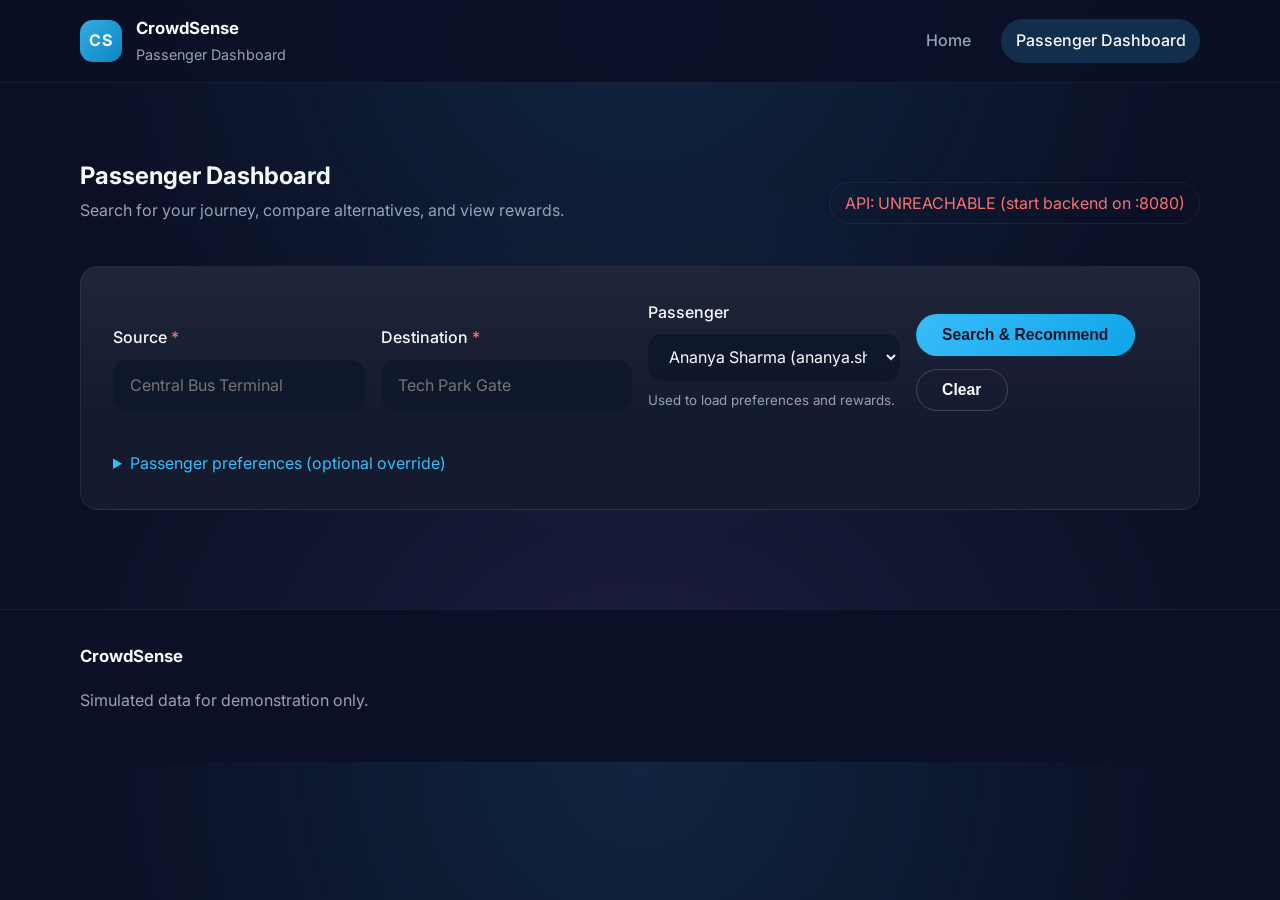
==== frontend/dashboard.html @ a5ee4fa4 "files created" ====
<!DOCTYPE html>
<html lang="en">
<head>
    <meta charset="UTF-8">
    <meta name="viewport" content="width=device-width, initial-scale=1.0">
    <title>CrowdSense | Passenger Dashboard</title>
    <link rel="preconnect" href="https://fonts.googleapis.com">
    <link rel="preconnect" href="https://fonts.gstatic.com" crossorigin>
    <link href="https://fonts.googleapis.com/css2?family=Inter:wght@400;500;600;700&display=swap" rel="stylesheet">
    <link rel="stylesheet" href="css/style.css">
</head>
<body>
    <header class="site-header">
        <div class="container header-inner">
            <div class="brand">
                <div class="brand-mark">CS</div>
                <div class="brand-text">
                    <div class="brand-name">CrowdSense</div>
                    <div class="brand-sub">Passenger Dashboard</div>
                </div>
            </div>
            <nav class="nav">
                <a class="nav-link" href="index.html">Home</a>
                <a class="nav-link active" href="dashboard.html">Passenger Dashboard</a>
            </nav>
        </div>
    </header>

    <main class="container">
        <section class="section">
            <div class="section-header">
                <div>
                    <h1>Passenger Dashboard</h1>
                    <p>Search for your journey, compare alternatives, and view rewards.</p>
                </div>
                <div class="status-pill" id="backend-status">Checking API...</div>
            </div>

            <!-- Search form -->
            <div class="card">
                <form id="search-form" class="form-grid">
                    <label class="field">
                        <span>Source <span class="required">*</span></span>
                        <input id="source" list="stop-list" placeholder="Central Bus Terminal" required>
                    </label>
                    <label class="field">
                        <span>Destination <span class="required">*</span></span>
                        <input id="destination" list="stop-list" placeholder="Tech Park Gate" required>
                    </label>
                    <label class="field">
                        <span>Passenger</span>
                        <select id="passenger-select">
                            <option value="1">Ananya Sharma (ananya.sharma@example.com)</option>
                            <option value="2">Rahul Verma</option>
                            <option value="3">Priya Nair</option>
                        </select>
                        <small class="muted">Used to load preferences and rewards.</small>
                    </label>
                    <div class="field-actions">
                        <button class="btn btn-primary" type="submit">Search &amp; Recommend</button>
                        <button class="btn btn-ghost" type="button" id="btn-clear">Clear</button>
                    </div>
                </form>
                <datalist id="stop-list"></datalist>

                <div class="pref-toggle">
                    <details id="pref-details">
                        <summary>Passenger preferences (optional override)</summary>
                        <div class="form-grid pref-grid">
                            <label class="field small">
                                <span>Prefer low crowd (0-9)</span>
                                <input id="pref-low-crowd" type="number" min="0" max="9" placeholder="5">
                            </label>
                            <label class="field small">
                                <span>Prefer short wait (0-9)</span>
                                <input id="pref-short-wait" type="number" min="0" max="9" placeholder="5">
                            </label>
                            <label class="field small">
                                <span>Prefer short travel (0-9)</span>
                                <input id="pref-short-travel" type="number" min="0" max="9" placeholder="5">
                            </label>
                            <label class="field small">
                                <span>Prefer short walk (0-9)</span>
                                <input id="pref-short-walk" type="number" min="0" max="9" placeholder="5">
                            </label>
                            <label class="field small">
                                <span>Max walk distance (km)</span>
                                <input id="pref-max-walk" type="number" step="0.1" min="0" max="5" placeholder="1.5">
                            </label>
                        </div>
                    </details>
                </div>
            </div>

            <!-- Loading / error -->
            <div id="loading" class="loading hidden">Loading recommendations...</div>
            <div id="error" class="alert alert-error hidden"></div>
            <div id="info" class="alert alert-info hidden"></div>
        </section>

        <!-- Results -->
        <section id="results" class="section hidden">
            <div class="section-header">
                <h2>Journey Results</h2>
                <p id="route-summary"></p>
            </div>

            <!-- Recommended -->
            <div class="card recommended-card">
                <div class="card-header">
                    <div>
                        <h3>Recommended Alternative</h3>
                        <p class="muted">Top-ranked option based on scoring formula</p>
                    </div>
                    <div class="badge badge-success">Recommended</div>
                </div>
                <div id="recommended"></div>
            </div>

            <!-- Scoring info -->
            <details class="card">
                <summary>Scoring breakdown &amp; explanation</summary>
                <div id="explanation" class="explanation"></div>
                <div id="scoring-table" class="table-wrap"></div>
                <p id="demo-note" class="muted small"></p>
            </details>

            <!-- All alternatives -->
            <div class="card">
                <div class="card-header">
                    <div>
                        <h3>All Available Buses</h3>
                        <p class="muted">Ranked list (higher score = better)</p>
                    </div>
                </div>
                <div class="table-wrap">
                    <table class="table" id="all-buses-table">
                        <thead>
                        <tr>
                            <th>Rank</th>
                            <th>Bus</th>
                            <th>Route</th>
                            <th>Mode</th>
                            <th>Crowd</th>
                            <th>Occupancy</th>
                            <th>Wait</th>
                            <th>Travel</th>
                            <th>Walk</th>
                            <th>Trip Dist.</th>
                            <th>Score</th>
                            <th>Board Stop</th>
                            <th>Reasons</th>
                            <th>Action</th>
                        </tr>
                        </thead>
                        <tbody></tbody>
                    </table>
                </div>
            </div>

            <!-- Confirmation -->
            <div class="card">
                <div class="card-header">
                    <h3>Confirm Your Journey (Simulated)</h3>
                    <p class="muted">Confirming awards virtual rewards when you choose a less-crowded alternative. Prevents duplicate rewards.</p>
                </div>
                <form id="confirm-form" class="form-grid">
                    <label class="field">
                        <span>Selected Bus <span class="required">*</span></span>
                        <select id="selected-bus" required></select>
                    </label>
                    <label class="field">
                        <span>Journey Key <span class="required">*</span></span>
                        <input id="journey-key" placeholder="e.g. JRN-20261020-001" required>
                    </label>
                    <label class="field">
                        <span>Board Stop</span>
                        <select id="board-stop"></select>
                        <small class="muted">Defaults to the stop used in recommendation.</small>
                    </label>
                    <div class="field-actions">
                        <button class="btn btn-success" type="submit">Confirm Journey</button>
                    </div>
                </form>
                <div id="confirm-result" class="alert hidden"></div>
            </div>

            <!-- Rewards -->
            <div class="card">
                <div class="card-header">
                    <h3>Rewards</h3>
                    <p class="muted">Balance and transaction history for the selected passenger.</p>
                </div>
                <div class="rewards-grid">
                    <div class="stat-card">
                        <div class="stat-label">Current Balance</div>
                        <div class="stat-value" id="reward-balance">0</div>
                        <div class="stat-sub">Virtual travel vouchers</div>
                    </div>
                    <div class="stat-card">
                        <div class="stat-label">Passenger</div>
                        <div class="stat-value small" id="reward-passenger">-</div>
                    </div>
                </div>
                <div class="table-wrap">
                    <table class="table" id="reward-history-table">
                        <thead>
                        <tr>
                            <th>Date/Time</th>
                            <th>Journey Key</th>
                            <th>Type</th>
                            <th>Points</th>
                            <th>Description</th>
                        </tr>
                        </thead>
                        <tbody></tbody>
                    </table>
                </div>
            </div>

            <!-- Route diagram -->
            <div class="card">
                <div class="card-header">
                    <h3>Route Visualization</h3>
                    <p class="muted">Simple stop sequence for the recommended route.</p>
                </div>
                <div id="route-diagram" class="route-diagram"></div>
            </div>
        </section>
    </main>

    <footer class="site-footer">
        <div class="container footer-inner">
            <div>
                <div class="brand-name">CrowdSense</div>
                <p class="muted">Simulated data for demonstration only.</p>
            </div>
        </div>
    </footer>

    <script src="js/api.js"></script>
    <script src="js/dashboard.js"></script>
</body>
</html>
---- frontend/css/style.css ----
/* =============================================================================
   CrowdSense - Responsive UI Styles
   ---------------------------------------------------------------------------
   Clean, modern, accessible styles for the home page and passenger dashboard.
   ============================================================================= */

:root {
    --bg: #0b1026;
    --bg-alt: #10162b;
    --card: #151b2f;
    --card-border: rgba(255, 255, 255, 0.06);
    --text-primary: #f8fafc;
    --text-secondary: #cbd5f5;
    --text-muted: #94a3b8;
    --brand: #38bdf8;
    --brand-strong: #0ea5e9;
    --success: #22c55e;
    --warning: #f59e0b;
    --danger: #f87171;
    --accent: #a78bfa;
}

* {
    box-sizing: border-box;
}

html {
    scroll-behavior: smooth;
}

body {
    margin: 0;
    font-family: 'Inter', system-ui, -apple-system, BlinkMacSystemFont, sans-serif;
    background: radial-gradient(circle at top, rgba(56, 189, 248, 0.12), transparent 55%),
                radial-gradient(circle at bottom, rgba(167, 139, 250, 0.12), transparent 60%),
                var(--bg);
    color: var(--text-primary);
    line-height: 1.7;
    font-size: 16px;
}

img {
    max-width: 100%;
    display: block;
}

a {
    color: inherit;
    text-decoration: none;
}

a:hover {
    color: var(--brand);
}

.container {
    width: min(1120px, 100% - 2rem);
    margin: 0 auto;
}

.site-header {
    position: sticky;
    top: 0;
    z-index: 10;
    background: rgba(11, 16, 38, 0.9);
    backdrop-filter: blur(12px);
    border-bottom: 1px solid var(--card-border);
}

.header-inner {
    display: flex;
    align-items: center;
    justify-content: space-between;
    gap: 1.5rem;
    padding: 0.9rem 0;
}

.brand {
    display: flex;
    align-items: center;
    gap: 0.9rem;
}

.brand-mark {
    width: 2.6rem;
    height: 2.6rem;
    border-radius: 0.8rem;
    display: grid;
    place-items: center;
    background: linear-gradient(135deg, rgba(56, 189, 248, 0.9), rgba(14, 165, 233, 0.8));
    font-weight: 700;
    letter-spacing: 0.08em;
}

.brand-name {
    font-weight: 700;
    font-size: 1.05rem;
}

.brand-sub {
    color: var(--text-muted);
    font-size: 0.9rem;
}

.nav {
    display: flex;
    gap: 1rem;
    flex-wrap: wrap;
}

.nav-link {
    padding: 0.5rem 0.9rem;
    border-radius: 999px;
    color: var(--text-muted);
    font-weight: 500;
}

.nav-link.active,
.nav-link:hover {
    color: var(--text-primary);
    background: rgba(56, 189, 248, 0.18);
}

.hero {
    padding: clamp(3rem, 6vw, 6rem) 0;
}

.hero-grid {
    display: grid;
    gap: clamp(2rem, 6vw, 4rem);
    align-items: center;
    grid-template-columns: repeat(auto-fit, minmax(280px, 1fr));
}

.hero h1 {
    font-size: clamp(2.2rem, 6vw, 4rem);
    line-height: 1.08;
    margin-bottom: 1rem;
}

.hero p {
    color: var(--text-secondary);
    font-size: clamp(1.02rem, 2vw, 1.08rem);
    max-width: 580px;
}

.hero-actions {
    display: flex;
    gap: 0.8rem;
    flex-wrap: wrap;
    margin-top: 1.8rem;
}

.btn {
    display: inline-flex;
    align-items: center;
    gap: 0.4rem;
    border-radius: 999px;
    border: 1px solid transparent;
    padding: 0.7rem 1.6rem;
    font-weight: 600;
    font-size: 0.98rem;
    cursor: pointer;
    transition: transform 150ms ease, box-shadow 150ms ease, background 150ms ease;
}

.btn-primary {
    background: linear-gradient(135deg, var(--brand), var(--brand-strong));
    color: #0f172a;
    box-shadow: 0 30px 60px -40px rgba(56, 189, 248, 0.9);
}

.btn-primary:hover {
    transform: translateY(-2px);
    box-shadow: 0 40px 70px -40px rgba(14, 165, 233, 0.9);
}

.btn-ghost {
    background: transparent;
    border-color: rgba(255, 255, 255, 0.18);
    color: var(--text-primary);
}

.btn-ghost:hover {
    background: rgba(255, 255, 255, 0.08);
}

.btn-success {
    background: linear-gradient(135deg, rgba(34, 197, 94, 0.95), rgba(22, 163, 74, 0.9));
    color: #0f172a;
}

.btn-block {
    width: 100%;
    justify-content: center;
}

.hero-note {
    margin-top: 1.6rem;
    padding: 1rem 1.4rem;
    border-radius: 999px;
    border: 1px solid var(--card-border);
    background: rgba(15, 23, 42, 0.8);
    color: var(--text-secondary);
    display: inline-flex;
    flex-wrap: wrap;
    gap: 0.4rem;
}

.hero-card {
    border-radius: 1.2rem;
    border: 1px solid var(--card-border);
    background: linear-gradient(180deg, rgba(56, 189, 248, 0.16), transparent 70%), var(--card);
    box-shadow: 0 60px 120px -80px rgba(56, 189, 248, 0.4);
    padding: clamp(1.8rem, 4vw, 2.6rem);
    display: grid;
    gap: 1rem;
}

.hero-card h2 {
    margin: 0;
}

.hero-card p {
    margin: 0;
    color: var(--text-muted);
}

.form {
    display: grid;
    gap: 1rem;
}

.form-grid {
    display: grid;
    gap: 1rem;
    grid-template-columns: repeat(auto-fit, minmax(240px, 1fr));
    align-items: end;
}

.pref-grid {
    margin-top: 1rem;
}

.field {
    display: grid;
    gap: 0.5rem;
}

.field.small span {
    font-size: 0.9rem;
}

.field span {
    font-weight: 500;
}

.required {
    color: var(--danger);
}

input,
select {
    width: 100%;
    border-radius: 0.9rem;
    border: 1px solid transparent;
    background: rgba(15, 23, 42, 0.9);
    color: var(--text-primary);
    padding: 0.7rem 1rem;
    font: inherit;
}

input:focus,
select:focus {
    outline: none;
    border-color: rgba(56, 189, 248, 0.8);
    box-shadow: 0 0 0 4px rgba(56, 189, 248, 0.12);
}

.field-actions {
    display: flex;
    gap: 0.8rem;
    flex-wrap: wrap;
    align-items: center;
}

.pref-toggle {
    margin-top: 1.2rem;
}

.pref-toggle summary {
    cursor: pointer;
    color: var(--brand);
}

.section {
    padding: clamp(2.6rem, 6vw, 4.6rem) 0;
}

.section-alt {
    background: linear-gradient(180deg, transparent, rgba(15, 23, 42, 0.7));
}

.section-header {
    display: flex;
    align-items: flex-end;
    justify-content: space-between;
    gap: 1rem;
    flex-wrap: wrap;
    margin-bottom: clamp(1.6rem, 4vw, 2.6rem);
}

.section-header h1,
.section-header h2 {
    margin: 0;
}

.section-header p {
    margin: 0;
    color: var(--text-muted);
}

.steps-grid {
    display: grid;
    gap: 1rem;
    grid-template-columns: repeat(auto-fit, minmax(240px, 1fr));
}

.step-card {
    position: relative;
    border-radius: 1rem;
    border: 1px solid var(--card-border);
    background: var(--card);
    padding: 2rem 1.8rem;
    display: grid;
    gap: 0.8rem;
}

.step-number {
    position: absolute;
    top: -1rem;
    left: 1.8rem;
    width: 2rem;
    height: 2rem;
    border-radius: 999px;
    display: grid;
    place-items: center;
    background: linear-gradient(135deg, var(--brand), var(--brand-strong));
    color: #0f172a;
    font-weight: 700;
}

.step-card h3 {
    margin: 0;
}

.step-card p {
    margin: 0;
    color: var(--text-muted);
}

.split {
    display: grid;
    gap: clamp(2rem, 6vw, 4rem);
    align-items: center;
    grid-template-columns: repeat(auto-fit, minmax(280px, 1fr));
}

.checklist {
    list-style: none;
    margin: 1.6rem 0 0;
    padding: 0;
    display: grid;
    gap: 0.8rem;
}

.checklist li {
    position: relative;
    padding-left: 1.8rem;
    color: var(--text-secondary);
}

.checklist li::before {
    content: '';
    position: absolute;
    left: 0;
    top: 0.4rem;
    width: 0.6rem;
    height: 0.6rem;
    border-radius: 50%;
    background: radial-gradient(circle, var(--brand), transparent);
    box-shadow: 0 0 0 8px rgba(56, 189, 248, 0.08);
}

.info-card {
    border-radius: 1.2rem;
    border: 1px solid var(--card-border);
    background: var(--card);
    padding: clamp(1.8rem, 4vw, 2.6rem);
    display: grid;
    gap: 1rem;
}

.pill-grid {
    display: flex;
    flex-wrap: wrap;
    gap: 0.6rem;
}

.pill {
    padding: 0.5rem 0.9rem;
    border-radius: 999px;
    border: 1px solid rgba(255, 255, 255, 0.12);
    background: rgba(15, 23, 42, 0.8);
    color: var(--text-secondary);
    font-size: 0.95rem;
}

.site-footer {
    border-top: 1px solid var(--card-border);
    padding: 2rem 0;
    background: rgba(11, 16, 38, 0.95);
}

.footer-inner {
    display: flex;
    align-items: center;
    justify-content: space-between;
    gap: 1rem;
    flex-wrap: wrap;
}

.footer-links {
    display: flex;
    gap: 1rem;
    color: var(--text-muted);
}

.muted {
    color: var(--text-muted);
}

.small {
    font-size: 0.9rem;
}

.hidden {
    display: none !important;
}

.status-pill {
    padding: 0.4rem 0.9rem;
    border-radius: 999px;
    border: 1px solid var(--card-border);
    color: var(--text-muted);
}

.card {
    border-radius: 1.1rem;
    border: 1px solid var(--card-border);
    background: linear-gradient(180deg, rgba(148, 163, 184, 0.08), transparent 60%), var(--card);
    padding: clamp(1.4rem, 3vw, 2rem);
    display: grid;
    gap: 1.2rem;
    margin-bottom: 1.6rem;
}

.card-header {
    display: flex;
    align-items: flex-start;
    justify-content: space-between;
    gap: 1rem;
    flex-wrap: wrap;
}

.card-header h3 {
    margin: 0;
}

.card-header p {
    margin: 0.2rem 0 0;
    color: var(--text-muted);
}

.recommended-card {
    border-color: rgba(34, 197, 94, 0.4);
}

.badge {
    padding: 0.4rem 0.9rem;
    border-radius: 999px;
    font-weight: 600;
}

.badge-success {
    background: rgba(34, 197, 94, 0.2);
    color: var(--success);
}

.loading {
    text-align: center;
    color: var(--text-muted);
    padding: 1rem;
}

.alert {
    border-radius: 0.9rem;
    padding: 0.9rem 1.2rem;
    border: 1px solid var(--card-border);
}

.alert-error {
    background: rgba(248, 113, 113, 0.16);
    color: var(--danger);
}

.alert-info {
    background: rgba(56, 189, 248, 0.16);
    color: var(--brand);
}

.alert-success {
    background: rgba(34, 197, 94, 0.16);
    color: var(--success);
}

.explanation {
    display: grid;
    gap: 0.6rem;
    color: var(--text-secondary);
}

.table-wrap {
    overflow-x: auto;
    border-radius: 0.9rem;
    border: 1px solid var(--card-border);
}

.table {
    width: 100%;
    border-collapse: collapse;
    min-width: 1080px;
}

.table thead {
    background: rgba(15, 23, 42, 0.9);
}

.table th,
.table td {
    padding: 0.8rem 1rem;
    text-align: left;
    border-bottom: 1px solid var(--card-border);
    vertical-align: top;
}

.table th {
    font-weight: 600;
    color: var(--text-muted);
    font-size: 0.95rem;
}

.table td {
    color: var(--text-secondary);
}

.table tbody tr:hover {
    background: rgba(56, 189, 248, 0.08);
}

.tag {
    display: inline-flex;
    padding: 0.25rem 0.7rem;
    border-radius: 999px;
    border: 1px solid var(--card-border);
    font-size: 0.9rem;
}

.tag-low {
    color: var(--success);
}

.tag-moderate {
    color: var(--warning);
}

.tag-high {
    color: #fb923c;
}

.tag-critical {
    color: var(--danger);
}

.tag-unknown {
    color: var(--text-muted);
}

.recommended-grid {
    display: grid;
    gap: 1rem;
    grid-template-columns: repeat(auto-fit, minmax(220px, 1fr));
}

.recommended-item h4 {
    margin: 0;
}

.recommended-reasons {
    margin: 0.8rem 0 0;
    padding-left: 1.2rem;
    display: grid;
    gap: 0.4rem;
    color: var(--text-secondary);
}

.rewards-grid {
    display: grid;
    gap: 1rem;
    grid-template-columns: repeat(auto-fit, minmax(220px, 1fr));
}

.stat-card {
    border-radius: 0.9rem;
    border: 1px solid var(--card-border);
    background: rgba(15, 23, 42, 0.9);
    padding: 1.4rem;
    display: grid;
    gap: 0.4rem;
}

.stat-label {
    color: var(--text-muted);
}

.stat-value {
    font-size: clamp(2rem, 6vw, 3.4rem);
    font-weight: 700;
}

.stat-value.small {
    font-size: clamp(1.2rem, 3vw, 1.8rem);
}

.stat-sub {
    color: var(--text-muted);
}

.route-diagram {
    display: flex;
    flex-wrap: wrap;
    gap: 0.8rem;
    align-items: center;
}

.route-stop {
    display: grid;
    gap: 0.2rem;
    text-align: center;
}

.route-dot {
    width: 0.9rem;
    height: 0.9rem;
    border-radius: 50%;
    margin: 0 auto;
    background: radial-gradient(circle, var(--brand), rgba(56, 189, 248, 0.4));
    box-shadow: 0 0 0 10px rgba(56, 189, 248, 0.08);
}

.route-line {
    flex: 1 1 80px;
    height: 2px;
    background: linear-gradient(90deg, rgba(56, 189, 248, 0.8), rgba(167, 139, 250, 0.6));
}

.route-stop-name {
    font-weight: 500;
}

.route-stop-code {
    color: var(--text-muted);
    font-size: 0.9rem;
}

@media (max-width: 720px) {
    .header-inner {
        flex-direction: column;
        align-items: flex-start;
    }

    .hero-note {
        border-radius: 1rem;
    }

    .table {
        min-width: 920px;
    }
}
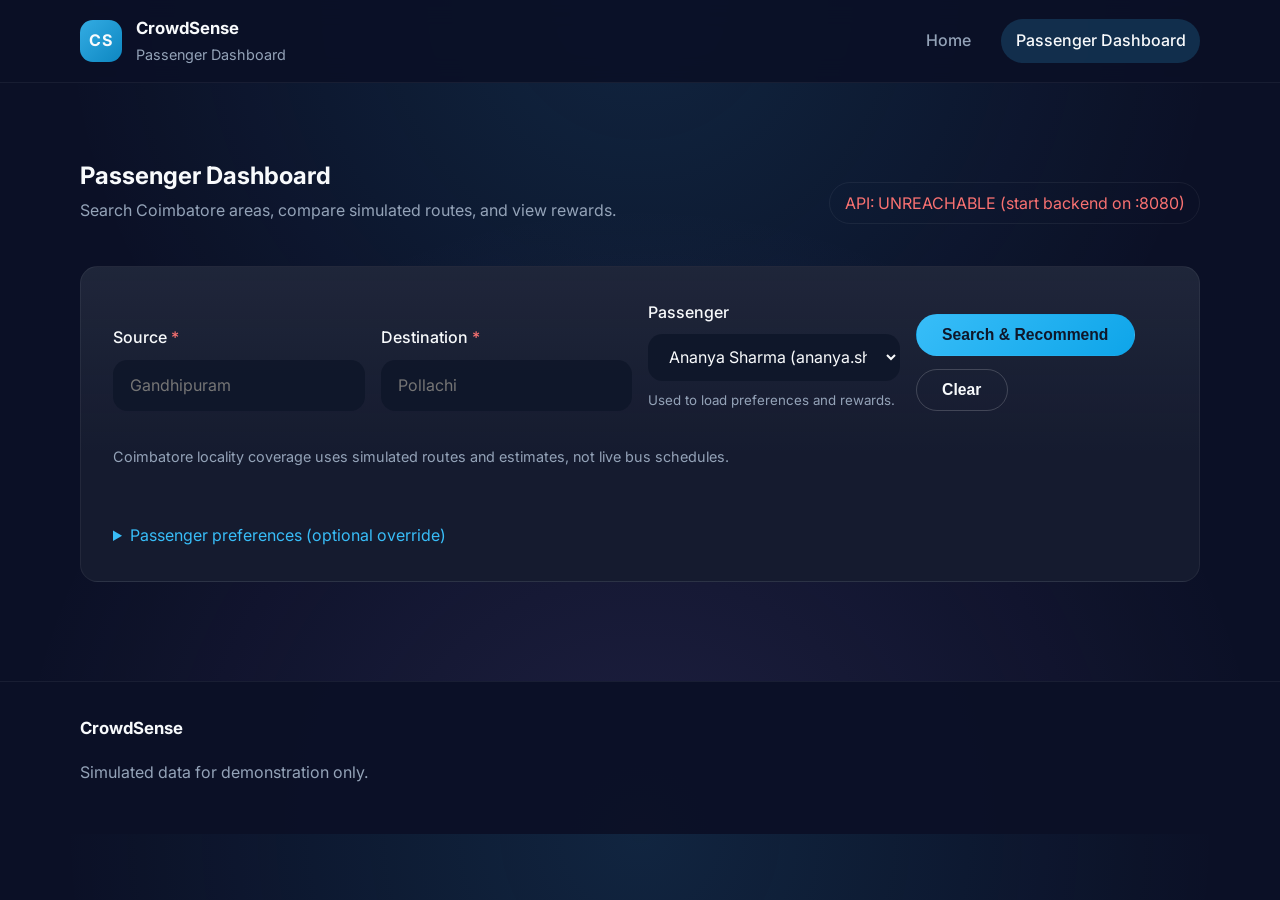
==== commit c614b556: "database added" ====
--- a/frontend/dashboard.html
+++ b/frontend/dashboard.html
@@ -31,7 +31,7 @@
             <div class="section-header">
                 <div>
                     <h1>Passenger Dashboard</h1>
-                    <p>Search for your journey, compare alternatives, and view rewards.</p>
+                    <p>Search Coimbatore areas, compare simulated routes, and view rewards.</p>
                 </div>
                 <div class="status-pill" id="backend-status">Checking API...</div>
             </div>
@@ -41,11 +41,11 @@
                 <form id="search-form" class="form-grid">
                     <label class="field">
                         <span>Source <span class="required">*</span></span>
-                        <input id="source" list="stop-list" placeholder="Central Bus Terminal" required>
+                        <input id="source" list="stop-list" placeholder="Gandhipuram" required>
                     </label>
                     <label class="field">
                         <span>Destination <span class="required">*</span></span>
-                        <input id="destination" list="stop-list" placeholder="Tech Park Gate" required>
+                        <input id="destination" list="stop-list" placeholder="Pollachi" required>
                     </label>
                     <label class="field">
                         <span>Passenger</span>
@@ -62,6 +62,7 @@
                     </div>
                 </form>
                 <datalist id="stop-list"></datalist>
+                <p class="muted small">Coimbatore locality coverage uses simulated routes and estimates, not live bus schedules.</p>
 
                 <div class="pref-toggle">
                     <details id="pref-details">
@@ -162,7 +163,7 @@
             <div class="card">
                 <div class="card-header">
                     <h3>Confirm Your Journey (Simulated)</h3>
-                    <p class="muted">Confirming awards virtual rewards when you choose a less-crowded alternative. Prevents duplicate rewards.</p>
+                    <p class="muted">Confirming a direct, single-vehicle journey can award virtual rewards and prevents duplicates. Transfer recommendations are currently recommendation-only.</p>
                 </div>
                 <form id="confirm-form" class="form-grid">
                     <label class="field">
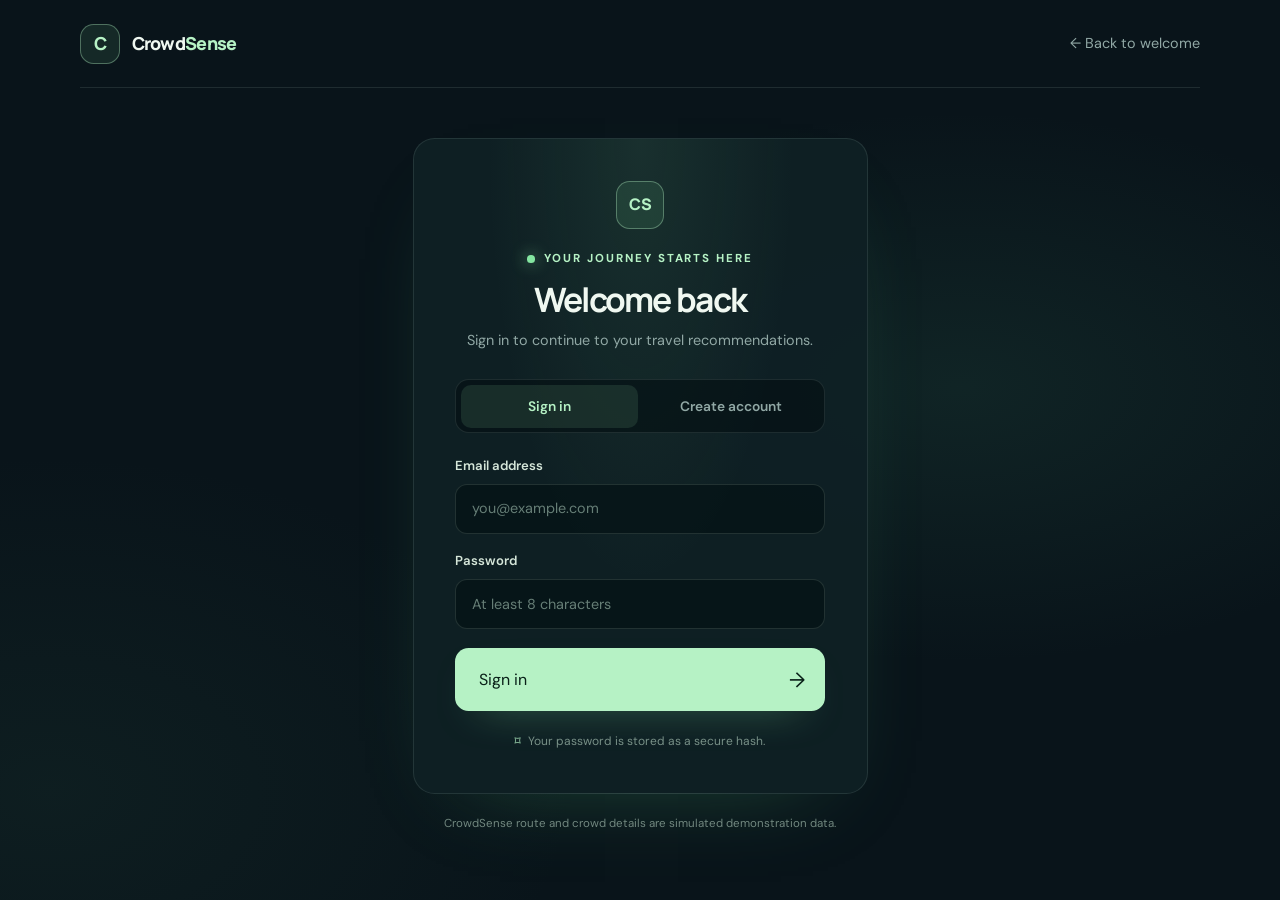
==== commit e58065fa: "frontend added" ====
--- a/frontend/dashboard.html
+++ b/frontend/dashboard.html
@@ -7,7 +7,7 @@
     <link rel="preconnect" href="https://fonts.googleapis.com">
     <link rel="preconnect" href="https://fonts.gstatic.com" crossorigin>
     <link href="https://fonts.googleapis.com/css2?family=Inter:wght@400;500;600;700&display=swap" rel="stylesheet">
-    <link rel="stylesheet" href="css/style.css">
+    <link rel="stylesheet" href="css/style.css?v=3">
 </head>
 <body>
     <header class="site-header">
@@ -22,6 +22,8 @@
             <nav class="nav">
                 <a class="nav-link" href="index.html">Home</a>
                 <a class="nav-link active" href="dashboard.html">Passenger Dashboard</a>
+                <span id="user-greeting" class="dashboard-user"></span>
+                <button id="sign-out" class="nav-link sign-out-button" type="button">Sign out</button>
             </nav>
         </div>
     </header>
@@ -49,11 +51,7 @@
                     </label>
                     <label class="field">
                         <span>Passenger</span>
-                        <select id="passenger-select">
-                            <option value="1">Ananya Sharma (ananya.sharma@example.com)</option>
-                            <option value="2">Rahul Verma</option>
-                            <option value="3">Priya Nair</option>
-                        </select>
+                        <select id="passenger-select" aria-label="Signed-in passenger"></select>
                         <small class="muted">Used to load preferences and rewards.</small>
                     </label>
                     <div class="field-actions">
@@ -239,7 +237,8 @@
         </div>
     </footer>
 
-    <script src="js/api.js"></script>
-    <script src="js/dashboard.js"></script>
+    <script src="js/api.js?v=2"></script>
+    <script src="js/auth-session.js?v=2"></script>
+    <script src="js/dashboard.js?v=2"></script>
 </body>
 </html>
--- a/frontend/css/style.css
+++ b/frontend/css/style.css
@@ -519,6 +519,613 @@
     color: var(--brand);
 }
 
+/* Welcome and account screens */
+.welcome-page {
+    --welcome-bg: #09141a;
+    --welcome-panel: #102127;
+    --welcome-line: rgba(205, 231, 222, 0.11);
+    --welcome-muted: #91a8a5;
+    --welcome-mint: #b6f2c5;
+    --welcome-green: #84e6a1;
+    min-height: 100vh;
+    overflow-x: hidden;
+    background:
+        radial-gradient(ellipse at 75% 43%, rgba(51, 116, 93, 0.17), transparent 38%),
+        radial-gradient(ellipse at 4% 88%, rgba(44, 90, 72, 0.14), transparent 30%),
+        var(--welcome-bg);
+    color: #eff8f1;
+    font-family: 'DM Sans', system-ui, sans-serif;
+}
+
+.welcome-page a:hover {
+    color: inherit;
+}
+
+.welcome-header {
+    height: 88px;
+    display: flex;
+    align-items: center;
+    justify-content: space-between;
+    border-bottom: 1px solid var(--welcome-line);
+}
+
+.welcome-brand {
+    display: inline-flex;
+    align-items: center;
+    gap: 0.72rem;
+    color: #eff8f1;
+    font-family: 'Manrope', sans-serif;
+    font-weight: 800;
+    font-size: 1.12rem;
+    letter-spacing: -0.04em;
+}
+
+.welcome-brand-mark,
+.auth-mark {
+    width: 2.5rem;
+    height: 2.5rem;
+    display: grid;
+    place-items: center;
+    border: 1px solid rgba(182, 242, 197, 0.36);
+    border-radius: 0.85rem;
+    background: rgba(132, 230, 161, 0.1);
+    color: var(--welcome-mint);
+    font-family: 'Manrope', sans-serif;
+    font-weight: 800;
+}
+
+.brand-accent {
+    color: var(--welcome-mint);
+}
+
+.welcome-sign-in {
+    color: var(--welcome-muted);
+    font-size: 0.9rem;
+    transition: color 150ms ease;
+}
+
+.welcome-sign-in strong {
+    margin-left: 0.25rem;
+    color: #e8f6ec;
+}
+
+.welcome-main {
+    padding-top: clamp(2.3rem, 6vw, 5rem);
+    padding-bottom: 2rem;
+}
+
+.welcome-hero {
+    min-height: 490px;
+    display: grid;
+    grid-template-columns: minmax(0, 0.92fr) minmax(440px, 1.08fr);
+    align-items: center;
+    gap: clamp(2rem, 6vw, 5rem);
+    padding: clamp(1.6rem, 4vw, 3.3rem) clamp(0.2rem, 2vw, 1.4rem) 3.8rem;
+}
+
+.welcome-copy {
+    position: relative;
+    z-index: 1;
+    max-width: 540px;
+}
+
+.eyebrow {
+    display: flex;
+    align-items: center;
+    gap: 0.6rem;
+    margin: 0 0 1.2rem;
+    color: var(--welcome-mint);
+    font-size: 0.72rem;
+    font-weight: 700;
+    letter-spacing: 0.17em;
+}
+
+.eyebrow-dot,
+.visual-caption span {
+    width: 0.48rem;
+    height: 0.48rem;
+    display: inline-block;
+    border-radius: 50%;
+    background: var(--welcome-green);
+    box-shadow: 0 0 15px rgba(132, 230, 161, 0.8);
+}
+
+.welcome-copy h1 {
+    margin: 0;
+    color: #f2f8f2;
+    font-family: 'Manrope', sans-serif;
+    font-size: clamp(3.25rem, 6.7vw, 5.7rem);
+    font-weight: 700;
+    letter-spacing: -0.075em;
+    line-height: 1.02;
+}
+
+.welcome-title-accent {
+    color: var(--welcome-mint);
+}
+
+.welcome-description {
+    max-width: 460px;
+    margin: 1.45rem 0 0;
+    color: #a3b8b1;
+    font-size: clamp(1rem, 1.6vw, 1.12rem);
+    line-height: 1.8;
+}
+
+.welcome-continue {
+    min-width: 190px;
+    min-height: 56px;
+    display: inline-flex;
+    justify-content: space-between;
+    align-items: center;
+    gap: 2rem;
+    margin-top: 2rem;
+    padding: 0.85rem 1.25rem 0.85rem 1.5rem;
+    border: 0;
+    border-radius: 0.85rem;
+    background: var(--welcome-mint);
+    color: #092018;
+    font-size: 1rem;
+    font-weight: 700;
+    box-shadow: 0 15px 42px -25px rgba(132, 230, 161, 0.72);
+}
+
+.welcome-continue:hover {
+    transform: translateY(-2px);
+    background: #cff8d6;
+    color: #092018;
+}
+
+.welcome-continue > span:last-child {
+    font-size: 1.3rem;
+}
+
+.welcome-footnote {
+    margin: 1rem 0 0;
+    color: #718b83;
+    font-size: 0.82rem;
+}
+
+.welcome-visual {
+    position: relative;
+    min-height: 430px;
+    display: grid;
+    place-items: center;
+    isolation: isolate;
+}
+
+.visual-orbit {
+    position: absolute;
+    left: 50%;
+    top: 48%;
+    border: 1px solid rgba(169, 224, 185, 0.1);
+    border-radius: 50%;
+    transform: translate(-50%, -50%);
+}
+
+.orbit-one { width: 250px; height: 250px; }
+.orbit-two { width: 365px; height: 365px; }
+.orbit-three { width: 475px; height: 475px; border-style: dashed; }
+
+.visual-city {
+    position: relative;
+    width: min(100%, 475px);
+    height: 348px;
+    overflow: hidden;
+    border: 1px solid rgba(169, 224, 185, 0.14);
+    border-radius: 46% 46% 1.5rem 1.5rem;
+    background:
+        radial-gradient(ellipse at 52% 65%, rgba(64, 132, 103, 0.28), transparent 50%),
+        linear-gradient(180deg, rgba(28, 59, 54, 0.76), rgba(16, 33, 39, 0.7));
+    box-shadow: 0 45px 100px -65px rgba(90, 204, 136, 0.45);
+}
+
+.city-sun {
+    position: absolute;
+    top: 48px;
+    left: 50%;
+    width: 104px;
+    height: 104px;
+    border-radius: 50%;
+    background: radial-gradient(circle, rgba(189, 244, 193, 0.9), rgba(135, 221, 154, 0.2) 64%, transparent 70%);
+    transform: translateX(-50%);
+}
+
+.city-building {
+    position: absolute;
+    bottom: 72px;
+    border: 1px solid rgba(181, 232, 196, 0.14);
+    border-radius: 0.5rem 0.5rem 0 0;
+    background: linear-gradient(180deg, rgba(61, 105, 85, 0.82), rgba(23, 54, 49, 0.94));
+}
+
+.building-one { left: 8%; width: 68px; height: 142px; }
+.building-two { left: 25%; width: 89px; height: 196px; }
+.building-three { right: 23%; width: 83px; height: 165px; }
+.building-four { right: 5%; width: 69px; height: 125px; }
+
+.city-building::before {
+    content: '';
+    position: absolute;
+    inset: 14px 12px;
+    background: repeating-linear-gradient(180deg, rgba(187, 238, 190, 0.52) 0 5px, transparent 5px 19px);
+    opacity: 0.56;
+}
+
+.city-ground {
+    position: absolute;
+    right: -8%;
+    bottom: -72px;
+    left: -8%;
+    height: 140px;
+    border: 1px solid rgba(179, 233, 193, 0.24);
+    border-radius: 50%;
+    background: #132921;
+}
+
+.city-route {
+    position: absolute;
+    right: 18%;
+    bottom: 39px;
+    left: 19%;
+    height: 94px;
+    border-top: 2px dashed rgba(199, 246, 196, 0.85);
+    border-radius: 50%;
+    transform: rotate(-13deg);
+}
+
+.city-route span {
+    position: absolute;
+    top: -5px;
+    width: 8px;
+    height: 8px;
+    border: 2px solid #c3f5c9;
+    border-radius: 50%;
+    background: #1d4b36;
+}
+
+.city-route span:nth-child(1) { left: 4%; }
+.city-route span:nth-child(2) { left: 52%; top: -17px; }
+.city-route span:nth-child(3) { right: 2%; }
+
+.city-pin {
+    position: absolute;
+    z-index: 2;
+    width: 22px;
+    height: 22px;
+    display: grid;
+    place-items: center;
+    border: 1px solid rgba(215, 255, 220, 0.8);
+    border-radius: 50% 50% 50% 0;
+    background: rgba(96, 189, 129, 0.35);
+    transform: rotate(-45deg);
+}
+
+.city-pin span {
+    width: 6px;
+    height: 6px;
+    border-radius: 50%;
+    background: #dcffdf;
+}
+
+.pin-start { left: 17%; bottom: 75px; }
+.pin-end { right: 16%; bottom: 108px; }
+
+.city-bus {
+    position: absolute;
+    z-index: 3;
+    right: 38%;
+    bottom: 61px;
+    width: 64px;
+    height: 34px;
+    border: 1px solid rgba(231, 255, 230, 0.85);
+    border-radius: 0.65rem 0.65rem 0.4rem 0.4rem;
+    background: linear-gradient(135deg, #b8f2c2, #63ba83);
+    box-shadow: 0 9px 26px rgba(111, 218, 149, 0.3);
+    transform: rotate(-8deg);
+}
+
+.bus-window {
+    display: inline-block;
+    width: 12px;
+    height: 10px;
+    margin: 5px 1px 0 4px;
+    border-radius: 2px;
+    background: #225344;
+}
+
+.bus-wheel {
+    position: absolute;
+    bottom: -4px;
+    width: 9px;
+    height: 9px;
+    border: 2px solid #b8f2c2;
+    border-radius: 50%;
+    background: #132921;
+}
+
+.wheel-one { left: 9px; }
+.wheel-two { right: 9px; }
+
+.visual-label {
+    position: absolute;
+    z-index: 2;
+    color: #c7ddca;
+    font-size: 0.55rem;
+    font-weight: 700;
+    letter-spacing: 0.13em;
+}
+
+.label-start { left: 8%; bottom: 54px; }
+.label-end { right: 6%; bottom: 87px; }
+
+.floating-card {
+    position: absolute;
+    z-index: 4;
+    display: flex;
+    align-items: center;
+    gap: 0.72rem;
+    padding: 0.75rem 0.9rem;
+    border: 1px solid rgba(208, 241, 215, 0.15);
+    border-radius: 0.9rem;
+    background: rgba(16, 35, 36, 0.92);
+    box-shadow: 0 16px 40px rgba(0, 0, 0, 0.2);
+    backdrop-filter: blur(14px);
+}
+
+.floating-card strong,
+.floating-card small {
+    display: block;
+    line-height: 1.45;
+}
+
+.floating-card strong { color: #e5f5e8; font-size: 0.75rem; }
+.floating-card small { color: var(--welcome-muted); font-size: 0.65rem; }
+.crowd-card { top: 61px; right: -5px; }
+.route-card { bottom: 58px; left: -17px; }
+
+.floating-icon {
+    width: 2rem;
+    height: 2rem;
+    display: grid;
+    place-items: center;
+    border-radius: 0.65rem;
+    font-weight: 700;
+}
+
+.crowd-icon { background: rgba(132, 230, 161, 0.12); color: var(--welcome-mint); }
+.route-icon { background: rgba(143, 193, 228, 0.12); color: #a9d5ee; }
+
+.visual-caption {
+    position: absolute;
+    right: 0;
+    bottom: 0;
+    left: 0;
+    display: flex;
+    justify-content: center;
+    align-items: center;
+    gap: 0.6rem;
+    margin: 0;
+    color: #83a095;
+    font-size: 0.78rem;
+}
+
+.visual-caption span { width: 0.4rem; height: 0.4rem; }
+
+.welcome-features {
+    display: grid;
+    grid-template-columns: repeat(3, 1fr);
+    border-top: 1px solid var(--welcome-line);
+    border-bottom: 1px solid var(--welcome-line);
+}
+
+.welcome-features article {
+    min-height: 96px;
+    display: flex;
+    align-items: center;
+    gap: 1rem;
+    padding: 1rem clamp(0.5rem, 2.5vw, 2.4rem);
+}
+
+.welcome-features article + article {
+    border-left: 1px solid var(--welcome-line);
+}
+
+.feature-number {
+    color: #78b78d;
+    font-family: 'Manrope', sans-serif;
+    font-size: 0.75rem;
+    font-weight: 700;
+    letter-spacing: 0.12em;
+}
+
+.welcome-features strong,
+.welcome-features small {
+    display: block;
+}
+
+.welcome-features strong { color: #e5f1e8; font-size: 0.88rem; }
+.welcome-features small { margin-top: 0.16rem; color: #839b91; font-size: 0.74rem; }
+
+.welcome-disclaimer,
+.auth-footnote {
+    margin: 1rem 0 0;
+    color: #71877f;
+    font-size: 0.72rem;
+    text-align: center;
+}
+
+.auth-main {
+    min-height: calc(100vh - 88px);
+    display: grid;
+    align-content: center;
+    justify-items: center;
+    padding-top: 2rem;
+    padding-bottom: 3rem;
+}
+
+.auth-card {
+    width: min(100%, 455px);
+    padding: clamp(1.5rem, 5vw, 2.6rem);
+    border: 1px solid var(--welcome-line);
+    border-radius: 1.35rem;
+    background:
+        radial-gradient(ellipse at 50% 0%, rgba(119, 198, 143, 0.1), transparent 48%),
+        rgba(15, 32, 37, 0.94);
+    box-shadow: 0 34px 90px -55px rgba(75, 178, 115, 0.4);
+}
+
+.auth-card-heading {
+    display: grid;
+    justify-items: center;
+    text-align: center;
+}
+
+.auth-mark {
+    width: 3rem;
+    height: 3rem;
+    margin-bottom: 1.3rem;
+}
+
+.auth-card-heading .eyebrow { margin-bottom: 0.6rem; }
+
+.auth-card-heading h1 {
+    margin: 0;
+    color: #f0f8f1;
+    font-family: 'Manrope', sans-serif;
+    font-size: clamp(1.65rem, 5vw, 2.1rem);
+    letter-spacing: -0.05em;
+    line-height: 1.2;
+}
+
+.auth-card-heading > p:last-child {
+    margin: 0.55rem 0 0;
+    color: var(--welcome-muted);
+    font-size: 0.9rem;
+}
+
+.auth-tabs {
+    display: grid;
+    grid-template-columns: 1fr 1fr;
+    gap: 0.3rem;
+    margin: 1.7rem 0 1.35rem;
+    padding: 0.3rem;
+    border: 1px solid var(--welcome-line);
+    border-radius: 0.85rem;
+    background: rgba(4, 15, 19, 0.62);
+}
+
+.auth-tab {
+    min-height: 2.65rem;
+    border: 0;
+    border-radius: 0.62rem;
+    background: transparent;
+    color: var(--welcome-muted);
+    cursor: pointer;
+    font: inherit;
+    font-size: 0.86rem;
+    font-weight: 600;
+}
+
+.auth-tab.active {
+    background: rgba(147, 222, 166, 0.12);
+    color: var(--welcome-mint);
+}
+
+.auth-form { display: grid; gap: 1.05rem; }
+.auth-form .field { gap: 0.42rem; }
+.auth-form .field span { color: #d5e6d9; font-size: 0.82rem; font-weight: 600; }
+
+.auth-form input {
+    min-height: 3.1rem;
+    border: 1px solid rgba(195, 228, 202, 0.14);
+    border-radius: 0.75rem;
+    background: rgba(5, 18, 22, 0.72);
+    color: #eff8f1;
+    font-size: 0.9rem;
+}
+
+.auth-form input::placeholder { color: #667e76; }
+.auth-form input:focus { border-color: rgba(182, 242, 197, 0.62); box-shadow: 0 0 0 3px rgba(132, 230, 161, 0.1); }
+.auth-hint { color: #81988f; font-size: 0.74rem; }
+
+.auth-submit {
+    width: 100%;
+    min-height: 3.2rem;
+    margin-top: 0.15rem;
+    font: inherit;
+    cursor: pointer;
+}
+
+.auth-submit:disabled { cursor: wait; opacity: 0.72; transform: none; }
+.auth-message { margin: 0; padding: 0.75rem 0.9rem; font-size: 0.83rem; }
+.auth-security-note { margin: 1.3rem 0 0; color: #789087; font-size: 0.75rem; text-align: center; }
+.auth-security-note span { margin-right: 0.3rem; color: var(--welcome-mint); }
+.auth-footnote { margin-top: 1.25rem; }
+
+.dashboard-user {
+    align-self: center;
+    color: var(--text-secondary);
+    font-size: 0.88rem;
+}
+
+.sign-out-button {
+    border: 0;
+    background: transparent;
+    cursor: pointer;
+    font: inherit;
+    font-size: 0.9rem;
+}
+
+@media (max-width: 900px) {
+    .welcome-hero {
+        grid-template-columns: minmax(0, 1fr) minmax(340px, 0.95fr);
+        gap: 1.3rem;
+    }
+
+    .welcome-copy h1 { font-size: clamp(3.2rem, 7vw, 4.6rem); }
+    .visual-city { width: min(100%, 400px); }
+    .crowd-card { right: -8px; }
+    .route-card { left: -10px; }
+}
+
+@media (max-width: 700px) {
+    .welcome-header { height: 72px; }
+    .welcome-sign-in { font-size: 0.75rem; }
+    .welcome-hero {
+        grid-template-columns: 1fr;
+        gap: 1rem;
+        padding: 2.8rem 0 2.4rem;
+    }
+
+    .welcome-copy { max-width: 600px; }
+    .welcome-copy h1 { font-size: clamp(3.2rem, 14vw, 5rem); }
+    .welcome-visual { min-height: 390px; margin-top: 0.6rem; }
+    .visual-city { width: min(100%, 440px); height: 315px; }
+    .orbit-three { width: 410px; height: 410px; }
+    .orbit-two { width: 330px; height: 330px; }
+    .welcome-features { grid-template-columns: 1fr; }
+    .welcome-features article { min-height: 72px; padding: 0.8rem 0.4rem; }
+    .welcome-features article + article { border-top: 1px solid var(--welcome-line); border-left: 0; }
+    .auth-main { min-height: calc(100vh - 72px); }
+}
+
+@media (max-width: 420px) {
+    .welcome-brand { font-size: 0.96rem; }
+    .welcome-brand-mark { width: 2.2rem; height: 2.2rem; }
+    .welcome-sign-in { max-width: 145px; text-align: right; }
+    .welcome-visual { min-height: 340px; }
+    .visual-city { height: 280px; }
+    .orbit-three { width: min(360px, calc(100vw - 32px)); height: min(360px, calc(100vw - 32px)); }
+    .building-one { left: 5%; width: 54px; }
+    .building-two { left: 21%; width: 70px; }
+    .building-three { right: 20%; width: 69px; }
+    .building-four { right: 4%; width: 55px; }
+    .floating-card { padding: 0.6rem 0.7rem; }
+    .crowd-card { top: 29px; right: -5px; }
+    .route-card { bottom: 39px; left: -6px; }
+}
+
 .alert-success {
     background: rgba(34, 197, 94, 0.16);
     color: var(--success);
